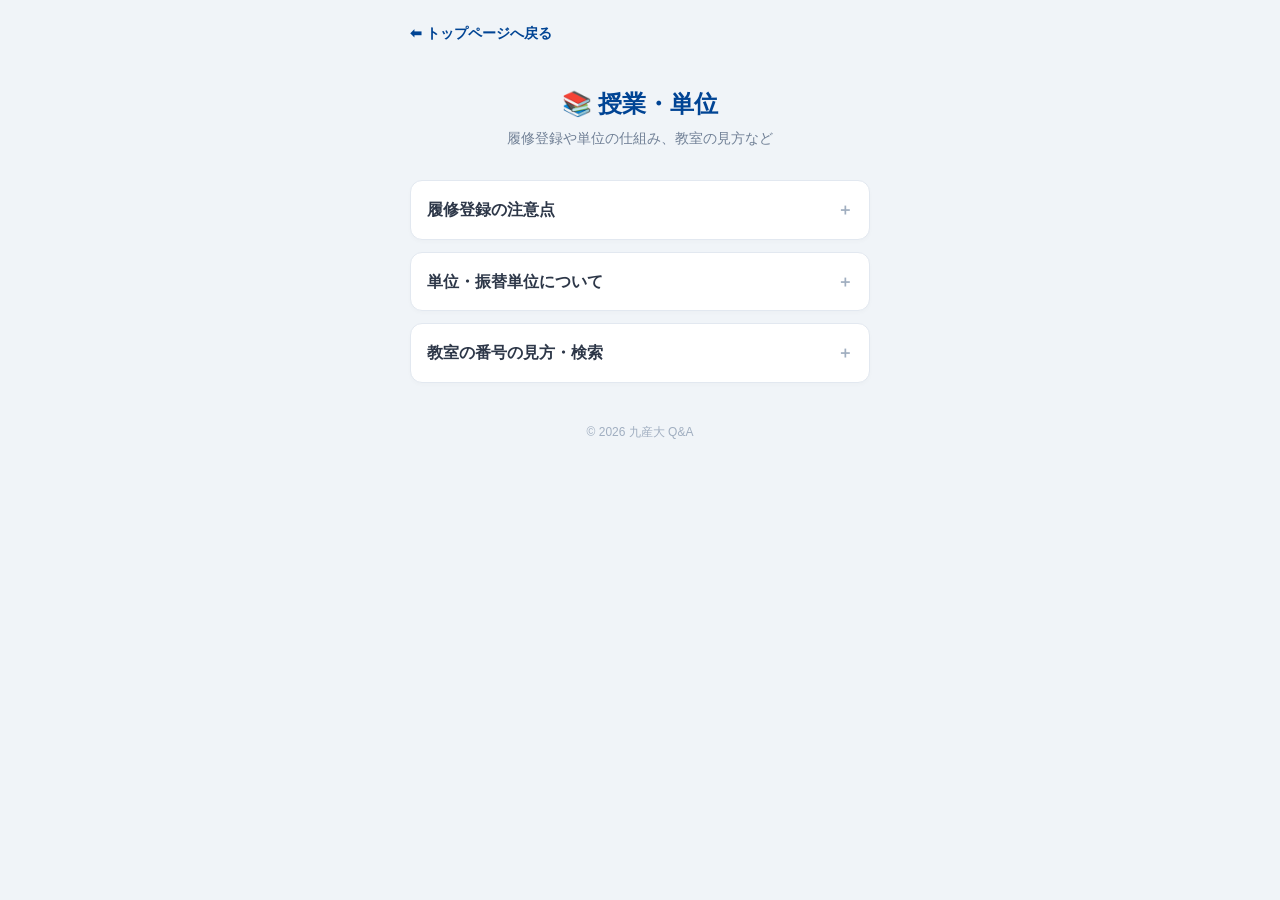
==== jyugyo.html @ 9331c020 "Add files via upload" ====
<!DOCTYPE html>
<html lang="ja">
<head>
    <meta charset="UTF-8">
    <meta name="viewport" content="width=device-width, initial-scale=1.0">
    <title>授業・単位について - 九産大 学生生活ガイド</title>
    <link rel="stylesheet" href="style.css">
    <style>
        /* 授業ページ専用の追加デザイン（アコーディオン用） */
        details {
            margin-bottom: 12px;
            background: #ffffff;
            border: 1px solid #e2e8f0;
            border-radius: 12px;
            overflow: hidden;
            box-shadow: 0 2px 4px rgba(0,0,0,0.02);
        }
        summary {
            padding: 16px;
            font-weight: bold;
            cursor: pointer;
            list-style: none;
            display: flex;
            justify-content: space-between;
            align-items: center;
        }
        summary::-webkit-details-marker { display: none; }
        summary::after { content: "＋"; color: #a0aec0; }
        details[open] summary::after { content: "－"; color: #004494; }
        
        .content {
            padding: 16px;
            border-top: 1px solid #edf2f7;
            font-size: 0.95rem;
            background-color: #fafbfc;
        }
        /* 戻るボタンのデザイン */
        .back-btn {
            display: inline-block;
            margin-bottom: 20px;
            text-decoration: none;
            color: #004494;
            font-size: 0.9rem;
            font-weight: bold;
        }
    </style>
</head>
<body>

    <div class="container">
        <a href="index.html" class="back-btn">⬅ トップページへ戻る</a>

        <header>
            <h1>📚 授業・単位</h1>
            <p>履修登録や単位の仕組み、教室の見方など</p>
        </header>

        <div style="margin-top: 20px;">
            <details>
                <summary>履修登録の注意点</summary>
                <div class="content">
                    <p>登録期間や変更期間、他学科履修についてのリアルな情報を記載。（CLノートの確認方法など）</p>
                </div>
            </details>

            <details>
                <summary>単位・振替単位について</summary>
                <div class="content">
                    <p>選択必修、選択科目の振替単位や、資格取得による振替単位についてもここに明記。</p>
                </div>
            </details>

            <details>
                <summary>教室の番号の見方・検索</summary>
                <div class="content">
                    <p>何号館のどこにあるか、番号の見方のコツを記載。どの学科がどの棟をよく使うか。</p>
                </div>
            </details>
        </div>

        <footer>
            <p>© 2026 九産大 Q&A</p>
        </footer>
    </div>

</body>
</html>
---- style.css ----
/* ==========================================================================
           1. 全体のベースデザイン（Color & Typography）
           ========================================================================== */
        body {
            font-family: 'Helvetica Neue', Arial, 'Hiragino Kaku Gothic ProN', 'Hiragino Sans', Meiryo, sans-serif;
            background-color: #f0f4f8; /* 爽やかで目に優しい淡いブルーグレー */
            color: #2d3748;
            margin: 0;
            padding: 0;
            line-height: 1.6;
        }

        .container {
            max-width: 500px; /* スマホで一番見やすくなる横幅 */
            margin: 0 auto;
            padding: 20px;
            box-sizing: border-box;
        }

        /* ==========================================================================
           2. ヘッダーと検索バー
           ========================================================================== */
        header {
            text-align: center;
            padding: 20px 0 10px 0;
        }

        header h1 {
            font-size: 1.5rem;
            color: #004494; /* 九産大をイメージした誠実なディープブルー */
            margin: 0 0 5px 0;
            font-weight: 700;
        }

        header p {
            font-size: 0.85rem;
            color: #718096;
            margin: 0;
        }

        .search-container {
            margin: 15px 0 25px 0;
            position: relative;
        }

        .search-bar {
            width: 100%;
            padding: 14px 15px 14px 40px; /* 左側に虫眼鏡アイコンのスペースを空ける */
            font-size: 0.95rem;
            border: 2px solid #cbd5e0;
            border-radius: 12px;
            box-sizing: border-box;
            background-color: #fff;
            box-shadow: 0 2px 4px rgba(0,0,0,0.02);
            transition: all 0.3s ease;
        }

        /* 検索バーにフォーカスが当たった時のエフェクト */
        .search-bar:focus {
            outline: none;
            border-color: #004494;
            box-shadow: 0 4px 10px rgba(0,68,148,0.15);
        }

        /* 虫眼鏡の擬似アイコン */
        .search-container::before {
            content: "🔍";
            position: absolute;
            left: 14px;
            top: 50%;
            transform: translateY(-50%);
            font-size: 1rem;
            opacity: 0.6;
        }

        /* ==========================================================================
           3. 4つのメインカテゴリー（グリッドレイアウト）
           ========================================================================== */
        .section-title {
            font-size: 1rem;
            font-weight: bold;
            color: #4a5568;
            margin: 0 0 12px 4px;
        }

        .grid-menu {
            display: grid;
            grid-template-columns: repeat(2, 1fr); /* きれいに2列に並べる */
            gap: 12px; /* ボタン同士のすき間 */
            margin-bottom: 30px;
        }

        /* 押しやすいカード型ボタン */
        .menu-card {
            background-color: #ffffff;
            border-radius: 14px;
            padding: 20px 15px;
            text-align: center;
            text-decoration: none;
            color: #2d3748;
            box-shadow: 0 4px 6px rgba(0, 0, 0, 0.04);
            transition: transform 0.2s ease, box-shadow 0.2s ease;
            border: 1px solid rgba(0,0,0,0.02);
        }

        /* タップ・クリックしたときの立体的な動き */
        .menu-card:active {
            transform: scale(0.97);
            box-shadow: 0 2px 4px rgba(0,0,0,0.02);
        }

        .menu-icon {
            font-size: 1.8rem;
            display: block;
            margin-bottom: 8px;
        }

        .menu-label {
            font-size: 0.95rem;
            font-weight: bold;
            display: block;
        }

        /* ==========================================================================
           4. 在学生のためのクイックリンク
           ========================================================================== */
        .quick-links {
            background-color: #ffffff;
            border-radius: 14px;
            padding: 18px;
            box-shadow: 0 4px 6px rgba(0, 0, 0, 0.04);
        }

        .link-list {
            list-style: none;
            padding: 0;
            margin: 0;
        }

        .link-list li {
            border-bottom: 1px solid #edf2f7;
        }

        .link-list li:last-child {
            border-bottom: none; /* 最後の線の削除 */
        }

        .link-item {
            display: flex;
            justify-content: space-between;
            align-items: center;
            padding: 14px 4px;
            text-decoration: none;
            color: #4a5568;
            font-size: 0.95rem;
            font-weight: 500;
        }

        .link-item:active {
            background-color: #f7fafc;
        }

        /* 外部リンクマーク（矢印） */
        .link-item::after {
            content: "➔";
            color: #cbd5e0;
            font-size: 0.8rem;
            transition: transform 0.2s;
        }

        .link-item:hover::after {
            color: #004494;
            transform: translateX(3px);
        }

        /* 著作権表記 */
        footer {
            text-align: center;
            font-size: 0.75rem;
            color: #a0aec0;
            margin-top: 40px;
            padding-bottom: 20px;
        }
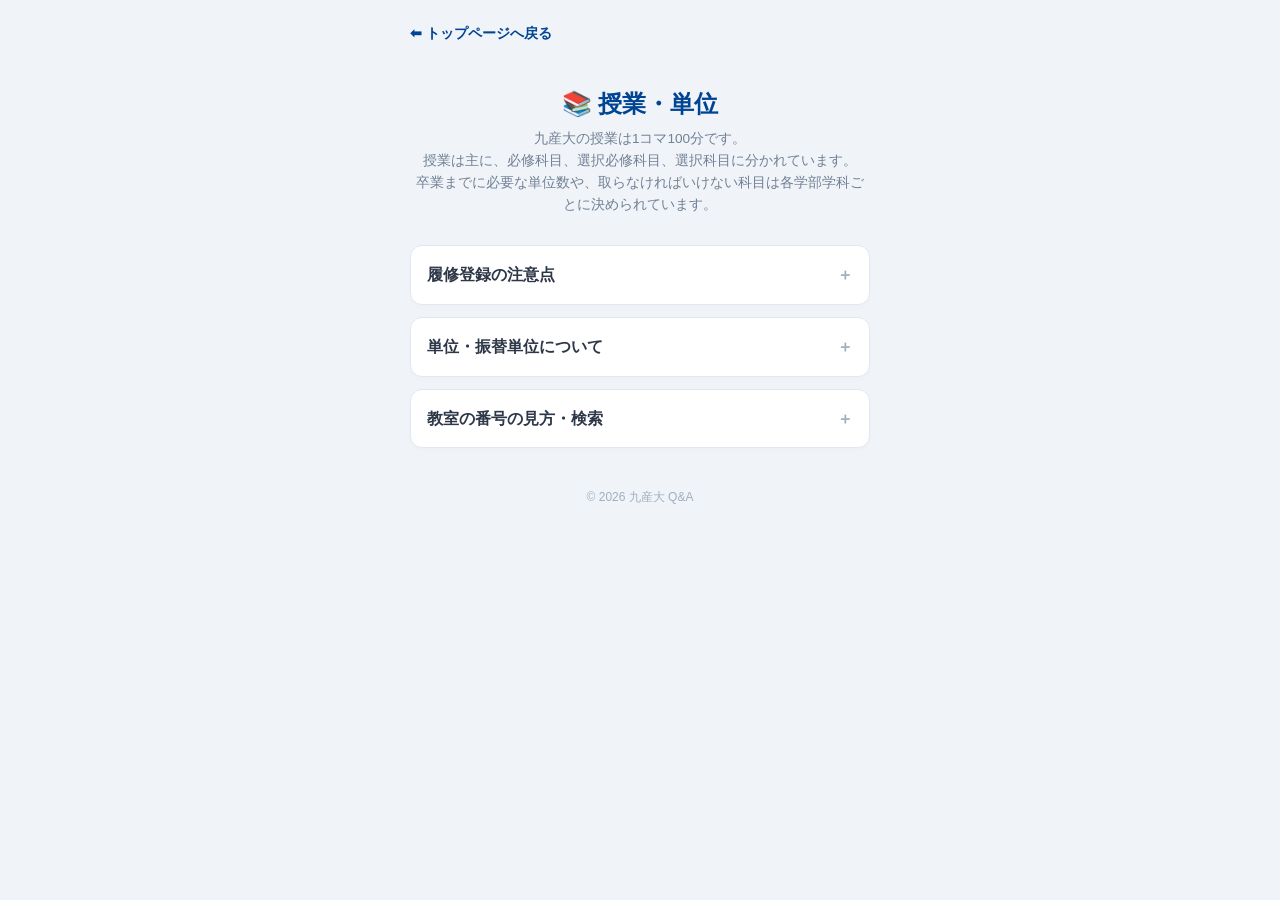
==== commit e90c5a04: "Add files via upload" ====
--- a/jyugyo.html
+++ b/jyugyo.html
@@ -52,14 +52,15 @@
 
         <header>
             <h1>📚 授業・単位</h1>
-            <p>履修登録や単位の仕組み、教室の見方など</p>
+            <p>九産大の授業は1コマ100分です。<br>授業は主に、必修科目、選択必修科目、選択科目に分かれています。<br>卒業までに必要な単位数や、取らなければいけない科目は各学部学科ごとに決められています。
+            </p>
         </header>
 
         <div style="margin-top: 20px;">
             <details>
                 <summary>履修登録の注意点</summary>
                 <div class="content">
-                    <p>登録期間や変更期間、他学科履修についてのリアルな情報を記載。（CLノートの確認方法など）</p>
+                    <p>履修登録は、ケーズライフを用いて、3月末ごろに、前期・後期分を一気に登録します。集中講義もこの期間で登録します。登録期間や変更期間、授業の日程については、3月末ごろの各学部のガイダンスで発表があります。ただし、CLノートの入力が不十分だと履修登録に制限がかかる場合があるため、入力期限までに必ず入力を済ませましょう。</p>
                 </div>
             </details>
 
@@ -73,7 +74,10 @@
             <details>
                 <summary>教室の番号の見方・検索</summary>
                 <div class="content">
-                    <p>何号館のどこにあるか、番号の見方のコツを記載。どの学科がどの棟をよく使うか。</p>
+                    <p>教室の番号は、<br>建物or方角＋階数＋部屋番号<br>になっています<br>
+                    例えば、</p>
+                    <img src="images/kyositu.png" alt="学内マップ" class="page-img">
+                    <p><a href="https://www.kyusan-u.ac.jp/eas/map/search.php" target="_blank">教室検索</a></p>
                 </div>
             </details>
         </div>
--- a/style.css
+++ b/style.css
@@ -38,22 +38,22 @@
             margin: 0;
         }
 
-        .search-container {
+        /*/.container {
             margin: 15px 0 25px 0;
             position: relative;
         }
 
-        .search-bar {
+        /*.search-bar {
             width: 100%;
             padding: 14px 15px 14px 40px; /* 左側に虫眼鏡アイコンのスペースを空ける */
-            font-size: 0.95rem;
+            /*font-size: 0.95rem;
             border: 2px solid #cbd5e0;
             border-radius: 12px;
             box-sizing: border-box;
             background-color: #fff;
             box-shadow: 0 2px 4px rgba(0,0,0,0.02);
             transition: all 0.3s ease;
-        }
+        /*}
 
         /* 検索バーにフォーカスが当たった時のエフェクト */
         .search-bar:focus {
@@ -73,6 +73,15 @@
             opacity: 0.6;
         }
 
+        /* サイト内の画像が画面幅に自動で収まるようにする設定 */
+        .page-img {
+            width: 100%;          /* 画面の横幅いっぱいに自動で合わせる */
+            max-width: 100%;      /* 元の画像サイズより大きくはしない */
+            border-radius: 8px;   /* 画像の角を少し丸くして優しくする */
+            margin: 10px 0;       /* 画像の上下に少しすき間を空ける */
+        }
+
+        
         /* ==========================================================================
            3. 4つのメインカテゴリー（グリッドレイアウト）
            ========================================================================== */
